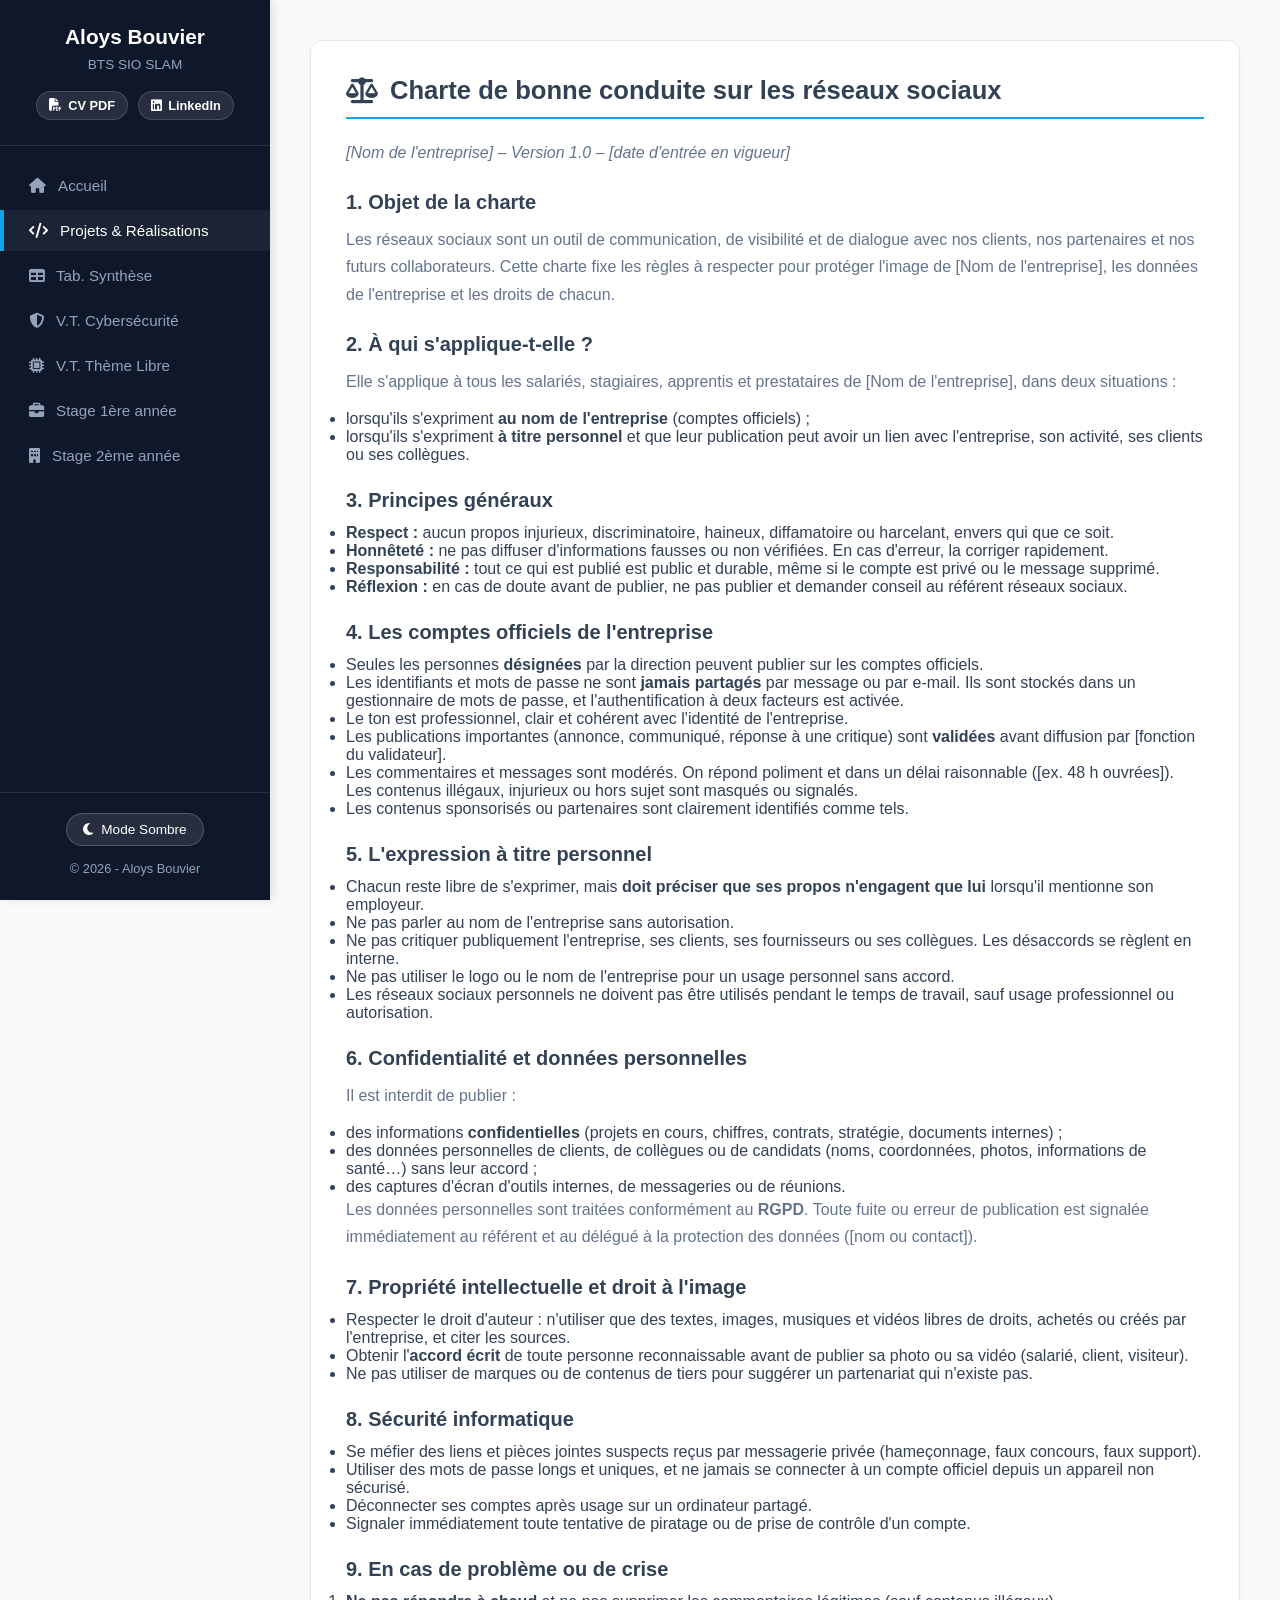
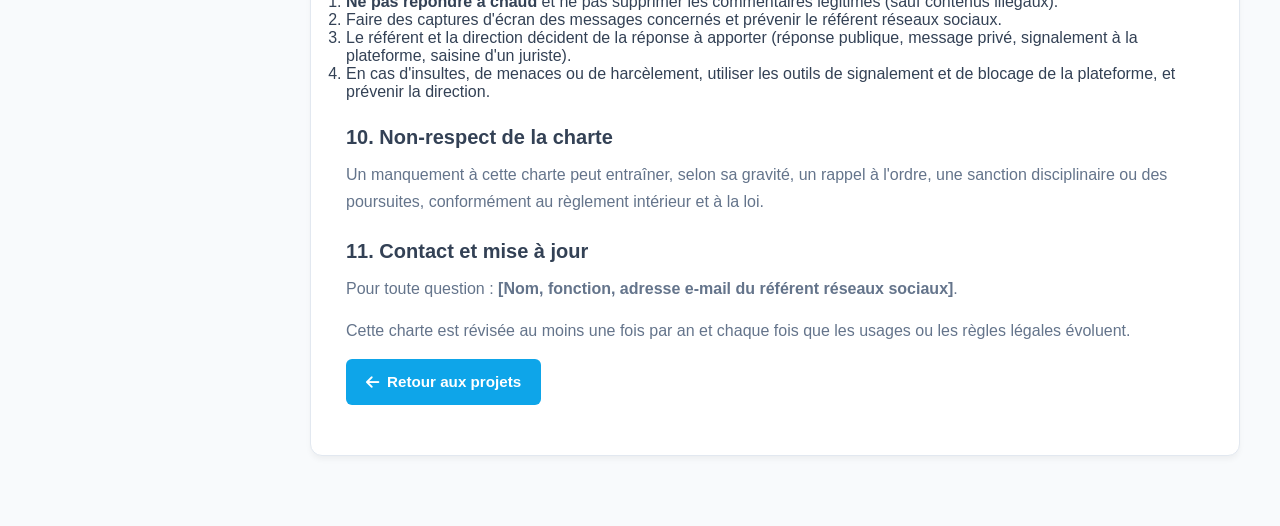
==== charte-reseaux-sociaux.html @ bee77ee6 "Add files via upload" ====
<!DOCTYPE html>
<html lang="fr" data-theme="light">
<head>
<meta charset="UTF-8">
<meta name="viewport" content="width=device-width, initial-scale=1.0">
<title>Charte réseaux sociaux - Aloys Bouvier | BTS SIO SLAM</title>
<meta name="description" content="Charte de bonne conduite sur les réseaux sociaux d'une entreprise, réalisée par Aloys Bouvier, BTS SIO SLAM.">
<link rel="icon" href="data:image/svg+xml,%3Csvg xmlns='http://www.w3.org/2000/svg' viewBox='0 0 100 100'%3E%3Ctext y='.9em' font-size='90'%3E%F0%9F%92%BB%3C/text%3E%3C/svg%3E">
<link rel="stylesheet" href="https://cdnjs.cloudflare.com/ajax/libs/font-awesome/6.4.0/css/all.min.css">
<link rel="stylesheet" href="style.css">
<script src="script.js"></script>
</head>
<body>
<aside>
<div>
<div class="sidebar-header">
<h2>Aloys Bouvier</h2>
<p>BTS SIO SLAM</p>
<div class="sidebar-quick-links">
<a href="CV_Aloys_Bouvier.pdf" target="_blank" rel="noopener" class="sidebar-quick-btn" title="Télécharger le CV">
<i class="fa-solid fa-file-pdf" aria-hidden="true"></i> CV PDF
</a>
<a href="https://www.linkedin.com/in/aloys-bouvier" target="_blank" rel="noopener" class="sidebar-quick-btn linkedin-btn" title="Profil LinkedIn">
<i class="fa-brands fa-linkedin" aria-hidden="true"></i> LinkedIn
</a>
</div>
</div>
<button class="menu-toggle" id="menuToggle" aria-expanded="false" aria-controls="sidebarMenu">
<i class="fa-solid fa-bars" aria-hidden="true"></i> Menu
</button>
<ul class="sidebar-menu" id="sidebarMenu">
<li><a href="index.html"><i class="fa-solid fa-house" aria-hidden="true"></i> Accueil</a></li>
<li><a href="projets.html" class="active" aria-current="page"><i class="fa-solid fa-code" aria-hidden="true"></i> Projets &amp; Réalisations</a></li>
<li><a href="synthese.html"><i class="fa-solid fa-table" aria-hidden="true"></i> Tab. Synthèse</a></li>
<li><a href="veille-cyber.html"><i class="fa-solid fa-shield-halved" aria-hidden="true"></i> V.T. Cybersécurité</a></li>
<li><a href="veille-libre.html"><i class="fa-solid fa-microchip" aria-hidden="true"></i> V.T. Thème Libre</a></li>
<li><a href="stage1.html"><i class="fa-solid fa-briefcase" aria-hidden="true"></i> Stage 1ère année</a></li>
<li><a href="stage2.html"><i class="fa-solid fa-building" aria-hidden="true"></i> Stage 2ème année</a></li>
</ul>
</div>
<div class="sidebar-footer">
<button class="theme-toggle-btn" id="themeToggleBtn" aria-label="Passer en mode sombre">
<i class="fa-solid fa-moon" id="themeIcon" aria-hidden="true"></i>
<span id="themeText">Mode Sombre</span>
</button>
<p>&copy; 2026 - Aloys Bouvier</p>
</div>
</aside>
<main>
<section>
<h1><i class="fa-solid fa-scale-balanced" aria-hidden="true"></i> Charte de bonne conduite sur les réseaux sociaux</h1>
<p><em>[Nom de l'entreprise] – Version 1.0 – [date d'entrée en vigueur]</em></p>

<h2>1. Objet de la charte</h2>
<p>Les réseaux sociaux sont un outil de communication, de visibilité et de dialogue avec nos clients, nos partenaires et nos futurs collaborateurs. Cette charte fixe les règles à respecter pour protéger l'image de [Nom de l'entreprise], les données de l'entreprise et les droits de chacun.</p>

<h2>2. À qui s'applique-t-elle ?</h2>
<p>Elle s'applique à tous les salariés, stagiaires, apprentis et prestataires de [Nom de l'entreprise], dans deux situations :</p>
<ul>
<li>lorsqu'ils s'expriment <strong>au nom de l'entreprise</strong> (comptes officiels) ;</li>
<li>lorsqu'ils s'expriment <strong>à titre personnel</strong> et que leur publication peut avoir un lien avec l'entreprise, son activité, ses clients ou ses collègues.</li>
</ul>

<h2>3. Principes généraux</h2>
<ul>
<li><strong>Respect :</strong> aucun propos injurieux, discriminatoire, haineux, diffamatoire ou harcelant, envers qui que ce soit.</li>
<li><strong>Honnêteté :</strong> ne pas diffuser d'informations fausses ou non vérifiées. En cas d'erreur, la corriger rapidement.</li>
<li><strong>Responsabilité :</strong> tout ce qui est publié est public et durable, même si le compte est privé ou le message supprimé.</li>
<li><strong>Réflexion :</strong> en cas de doute avant de publier, ne pas publier et demander conseil au référent réseaux sociaux.</li>
</ul>

<h2>4. Les comptes officiels de l'entreprise</h2>
<ul>
<li>Seules les personnes <strong>désignées</strong> par la direction peuvent publier sur les comptes officiels.</li>
<li>Les identifiants et mots de passe ne sont <strong>jamais partagés</strong> par message ou par e-mail. Ils sont stockés dans un gestionnaire de mots de passe, et l'authentification à deux facteurs est activée.</li>
<li>Le ton est professionnel, clair et cohérent avec l'identité de l'entreprise.</li>
<li>Les publications importantes (annonce, communiqué, réponse à une critique) sont <strong>validées</strong> avant diffusion par [fonction du validateur].</li>
<li>Les commentaires et messages sont modérés. On répond poliment et dans un délai raisonnable ([ex. 48 h ouvrées]). Les contenus illégaux, injurieux ou hors sujet sont masqués ou signalés.</li>
<li>Les contenus sponsorisés ou partenaires sont clairement identifiés comme tels.</li>
</ul>

<h2>5. L'expression à titre personnel</h2>
<ul>
<li>Chacun reste libre de s'exprimer, mais <strong>doit préciser que ses propos n'engagent que lui</strong> lorsqu'il mentionne son employeur.</li>
<li>Ne pas parler au nom de l'entreprise sans autorisation.</li>
<li>Ne pas critiquer publiquement l'entreprise, ses clients, ses fournisseurs ou ses collègues. Les désaccords se règlent en interne.</li>
<li>Ne pas utiliser le logo ou le nom de l'entreprise pour un usage personnel sans accord.</li>
<li>Les réseaux sociaux personnels ne doivent pas être utilisés pendant le temps de travail, sauf usage professionnel ou autorisation.</li>
</ul>

<h2>6. Confidentialité et données personnelles</h2>
<p>Il est interdit de publier :</p>
<ul>
<li>des informations <strong>confidentielles</strong> (projets en cours, chiffres, contrats, stratégie, documents internes) ;</li>
<li>des données personnelles de clients, de collègues ou de candidats (noms, coordonnées, photos, informations de santé…) sans leur accord ;</li>
<li>des captures d'écran d'outils internes, de messageries ou de réunions.</li>
</ul>
<p>Les données personnelles sont traitées conformément au <strong>RGPD</strong>. Toute fuite ou erreur de publication est signalée immédiatement au référent et au délégué à la protection des données ([nom ou contact]).</p>

<h2>7. Propriété intellectuelle et droit à l'image</h2>
<ul>
<li>Respecter le droit d'auteur : n'utiliser que des textes, images, musiques et vidéos libres de droits, achetés ou créés par l'entreprise, et citer les sources.</li>
<li>Obtenir l'<strong>accord écrit</strong> de toute personne reconnaissable avant de publier sa photo ou sa vidéo (salarié, client, visiteur).</li>
<li>Ne pas utiliser de marques ou de contenus de tiers pour suggérer un partenariat qui n'existe pas.</li>
</ul>

<h2>8. Sécurité informatique</h2>
<ul>
<li>Se méfier des liens et pièces jointes suspects reçus par messagerie privée (hameçonnage, faux concours, faux support).</li>
<li>Utiliser des mots de passe longs et uniques, et ne jamais se connecter à un compte officiel depuis un appareil non sécurisé.</li>
<li>Déconnecter ses comptes après usage sur un ordinateur partagé.</li>
<li>Signaler immédiatement toute tentative de piratage ou de prise de contrôle d'un compte.</li>
</ul>

<h2>9. En cas de problème ou de crise</h2>
<ol>
<li><strong>Ne pas répondre à chaud</strong> et ne pas supprimer les commentaires légitimes (sauf contenus illégaux).</li>
<li>Faire des captures d'écran des messages concernés et prévenir le référent réseaux sociaux.</li>
<li>Le référent et la direction décident de la réponse à apporter (réponse publique, message privé, signalement à la plateforme, saisine d'un juriste).</li>
<li>En cas d'insultes, de menaces ou de harcèlement, utiliser les outils de signalement et de blocage de la plateforme, et prévenir la direction.</li>
</ol>

<h2>10. Non-respect de la charte</h2>
<p>Un manquement à cette charte peut entraîner, selon sa gravité, un rappel à l'ordre, une sanction disciplinaire ou des poursuites, conformément au règlement intérieur et à la loi.</p>

<h2>11. Contact et mise à jour</h2>
<p>Pour toute question : <strong>[Nom, fonction, adresse e-mail du référent réseaux sociaux]</strong>.</p>
<p>Cette charte est révisée au moins une fois par an et chaque fois que les usages ou les règles légales évoluent.</p>
<p><a href="projets.html" class="btn"><i class="fa-solid fa-arrow-left" aria-hidden="true"></i> Retour aux projets</a></p>
</section>
</main>
</body>
</html>
---- style.css ----
/* ==========================================================
   Portfolio - Aloys Bouvier | BTS SIO SLAM
   Feuille de style partagée par toutes les pages
   ========================================================== */

/* Variables Mode Clair */
:root {
    --bg-color: #f8fafc;
    --sidebar-bg: #0f172a;
    --sidebar-color: #94a3b8;
    --sidebar-hover: #38bdf8;
    --sidebar-active: #0ea5e9;
    --text-color: #334155;
    --text-muted: #64748b;
    --card-bg: #ffffff;
    --primary-color: #0ea5e9;
    --primary-hover: #0284c7;
    --border-color: #e2e8f0;
    --badge-bg: #e0f2fe;
    --badge-color: #0369a1;
}

/* Variables Mode Sombre */
[data-theme="dark"] {
    --bg-color: #0f172a;
    --sidebar-bg: #020617;
    --sidebar-color: #94a3b8;
    --sidebar-hover: #38bdf8;
    --sidebar-active: #38bdf8;
    --text-color: #f1f5f9;
    --text-muted: #cbd5e1;
    --card-bg: #1e293b;
    --primary-color: #38bdf8;
    --primary-hover: #0ea5e9;
    --border-color: #334155;
    --badge-bg: #1e3a8a;
    --badge-color: #93c5fd;
}

* {
    box-sizing: border-box;
    margin: 0;
    padding: 0;
    font-family: 'Segoe UI', Tahoma, Geneva, Verdana, sans-serif;
}

body {
    background-color: var(--bg-color);
    color: var(--text-color);
    display: flex;
    min-height: 100vh;
    transition: background-color 0.3s ease, color 0.3s ease;
}

/* Focus visible pour la navigation au clavier */
a:focus-visible,
button:focus-visible {
    outline: 3px solid var(--sidebar-hover);
    outline-offset: 2px;
}

/* ---------- Barre latérale gauche ---------- */
aside {
    width: 270px;
    background-color: var(--sidebar-bg);
    color: #fff;
    position: fixed;
    top: 0;
    left: 0;
    height: 100vh;
    display: flex;
    flex-direction: column;
    justify-content: space-between;
    box-shadow: 4px 0 10px rgba(0, 0, 0, 0.1);
    z-index: 100;
}

.sidebar-header {
    padding: 25px 15px;
    text-align: center;
    border-bottom: 1px solid rgba(255, 255, 255, 0.1);
}

.sidebar-header h2 {
    font-size: 1.3rem;
    color: #fff;
    margin-bottom: 4px;
}

.sidebar-header p {
    font-size: 0.85rem;
    color: var(--sidebar-color);
    margin-bottom: 15px;
    text-align: center;
}

.sidebar-quick-links {
    display: flex;
    justify-content: center;
    gap: 10px;
}

.sidebar-quick-btn {
    display: inline-flex;
    align-items: center;
    gap: 6px;
    background-color: rgba(255, 255, 255, 0.1);
    color: #fff;
    padding: 6px 12px;
    border-radius: 20px;
    text-decoration: none;
    font-size: 0.8rem;
    font-weight: 600;
    transition: background-color 0.3s ease, transform 0.2s ease;
    border: 1px solid rgba(255, 255, 255, 0.15);
}

.sidebar-quick-btn:hover {
    background-color: var(--primary-color);
    transform: translateY(-2px);
    color: #fff;
}

.sidebar-quick-btn.linkedin-btn:hover {
    background-color: #0a66c2;
}

/* Bouton menu (visible uniquement sur mobile) */
.menu-toggle {
    display: none;
    align-items: center;
    justify-content: center;
    gap: 8px;
    width: calc(100% - 30px);
    margin: 12px 15px 0;
    padding: 10px 16px;
    background-color: rgba(255, 255, 255, 0.1);
    border: 1px solid rgba(255, 255, 255, 0.2);
    color: #fff;
    border-radius: 8px;
    font-size: 0.95rem;
    font-weight: 600;
    cursor: pointer;
    transition: background-color 0.3s ease;
}

.menu-toggle:hover {
    background-color: rgba(255, 255, 255, 0.2);
}

.sidebar-menu {
    list-style: none;
    padding: 15px 0;
    flex-grow: 1;
    overflow-y: auto;
}

.sidebar-menu li {
    margin: 4px 0;
}

.sidebar-menu a {
    display: flex;
    align-items: center;
    gap: 12px;
    padding: 12px 25px;
    color: var(--sidebar-color);
    text-decoration: none;
    font-size: 0.95rem;
    transition: all 0.3s ease;
    border-left: 4px solid transparent;
}

.sidebar-menu a:hover,
.sidebar-menu a.active {
    color: #fff;
    background-color: rgba(255, 255, 255, 0.05);
    border-left-color: var(--sidebar-active);
}

.sidebar-footer {
    padding: 20px;
    text-align: center;
    font-size: 0.8rem;
    color: var(--sidebar-color);
    border-top: 1px solid rgba(255, 255, 255, 0.1);
    display: flex;
    flex-direction: column;
    gap: 12px;
    align-items: center;
}

/* Correction : la règle globale "p" rendait le copyright peu lisible */
.sidebar-footer p {
    color: var(--sidebar-color);
    margin: 0;
    text-align: center;
}

.theme-toggle-btn {
    background-color: rgba(255, 255, 255, 0.1);
    border: 1px solid rgba(255, 255, 255, 0.2);
    color: #fff;
    padding: 8px 16px;
    border-radius: 20px;
    cursor: pointer;
    font-size: 0.85rem;
    display: flex;
    align-items: center;
    gap: 8px;
    transition: all 0.3s ease;
}

.theme-toggle-btn:hover {
    background-color: rgba(255, 255, 255, 0.2);
}

/* ---------- Contenu principal ---------- */
main {
    margin-left: 270px;
    flex-grow: 1;
    padding: 40px;
    max-width: 1100px;
}

section {
    background-color: var(--card-bg);
    padding: 35px;
    margin-bottom: 30px;
    border-radius: 12px;
    box-shadow: 0 4px 6px -1px rgba(0, 0, 0, 0.05);
    border: 1px solid var(--border-color);
    transition: background-color 0.3s ease, border-color 0.3s ease;
}

section h1 {
    font-size: 1.6rem;
    color: var(--text-color);
    margin-bottom: 20px;
    border-bottom: 2px solid var(--primary-color);
    padding-bottom: 12px;
    display: flex;
    align-items: center;
    gap: 12px;
    text-align: left;
}

section h2 {
    font-size: 1.25rem;
    color: var(--text-color);
    margin-top: 25px;
    margin-bottom: 12px;
    text-align: left;
}

p {
    line-height: 1.7;
    margin-bottom: 15px;
    color: var(--text-muted);
    text-align: left;
}

.project-grid {
    display: grid;
    grid-template-columns: repeat(auto-fit, minmax(280px, 1fr));
    gap: 20px;
    margin-top: 20px;
}

.project-card {
    border: 1px solid var(--border-color);
    border-radius: 8px;
    padding: 20px;
    background-color: var(--bg-color);
    transition: transform 0.2s ease, box-shadow 0.2s ease;
}

.project-card:hover {
    transform: translateY(-3px);
    box-shadow: 0 6px 12px rgba(0, 0, 0, 0.1);
}

.project-card h3 {
    color: var(--primary-color);
    margin-bottom: 8px;
    font-size: 1.1rem;
}

.skills-container {
    display: flex;
    flex-wrap: wrap;
    gap: 10px;
    margin-top: 15px;
    justify-content: flex-start;
}

.skill-badge {
    background-color: var(--badge-bg);
    color: var(--badge-color);
    padding: 6px 14px;
    border-radius: 20px;
    font-size: 0.85rem;
    font-weight: 600;
}

.btn-group {
    display: flex;
    gap: 15px;
    flex-wrap: wrap;
    margin-top: 20px;
    justify-content: flex-start;
}

.btn {
    display: inline-flex;
    align-items: center;
    gap: 8px;
    background-color: var(--primary-color);
    color: #ffffff !important;
    padding: 10px 20px;
    border-radius: 6px;
    text-decoration: none;
    font-weight: 600;
    font-size: 0.95rem;
    transition: background 0.2s, transform 0.1s;
    border: none;
    cursor: pointer;
}

.btn:hover {
    background-color: var(--primary-hover);
    transform: translateY(-1px);
}

.btn-linkedin {
    background-color: #0a66c2;
}

.btn-linkedin:hover {
    background-color: #044181;
}

/* ---------- Mobile ---------- */
@media (max-width: 768px) {
    body {
        flex-direction: column;
    }

    aside {
        width: 100%;
        height: auto;
        position: relative;
    }

    .sidebar-header {
        padding: 18px 15px;
    }

    .menu-toggle {
        display: flex;
    }

    /* Menu replié par défaut, déplié via le bouton */
    .sidebar-menu {
        display: none;
        padding: 10px 0;
    }

    aside.menu-open .sidebar-menu {
        display: block;
    }

    /* Pied de barre compact : bouton de thème + copyright sur une ligne */
    .sidebar-footer {
        flex-direction: row;
        justify-content: space-between;
        flex-wrap: wrap;
        padding: 12px 15px;
        margin-top: 12px;
    }

    main {
        margin-left: 0;
        padding: 20px;
    }

    section {
        padding: 22px;
    }
}

/* Respecte la préférence "réduire les animations" du système */
@media (prefers-reduced-motion: reduce) {
    * {
        transition: none !important;
    }
}
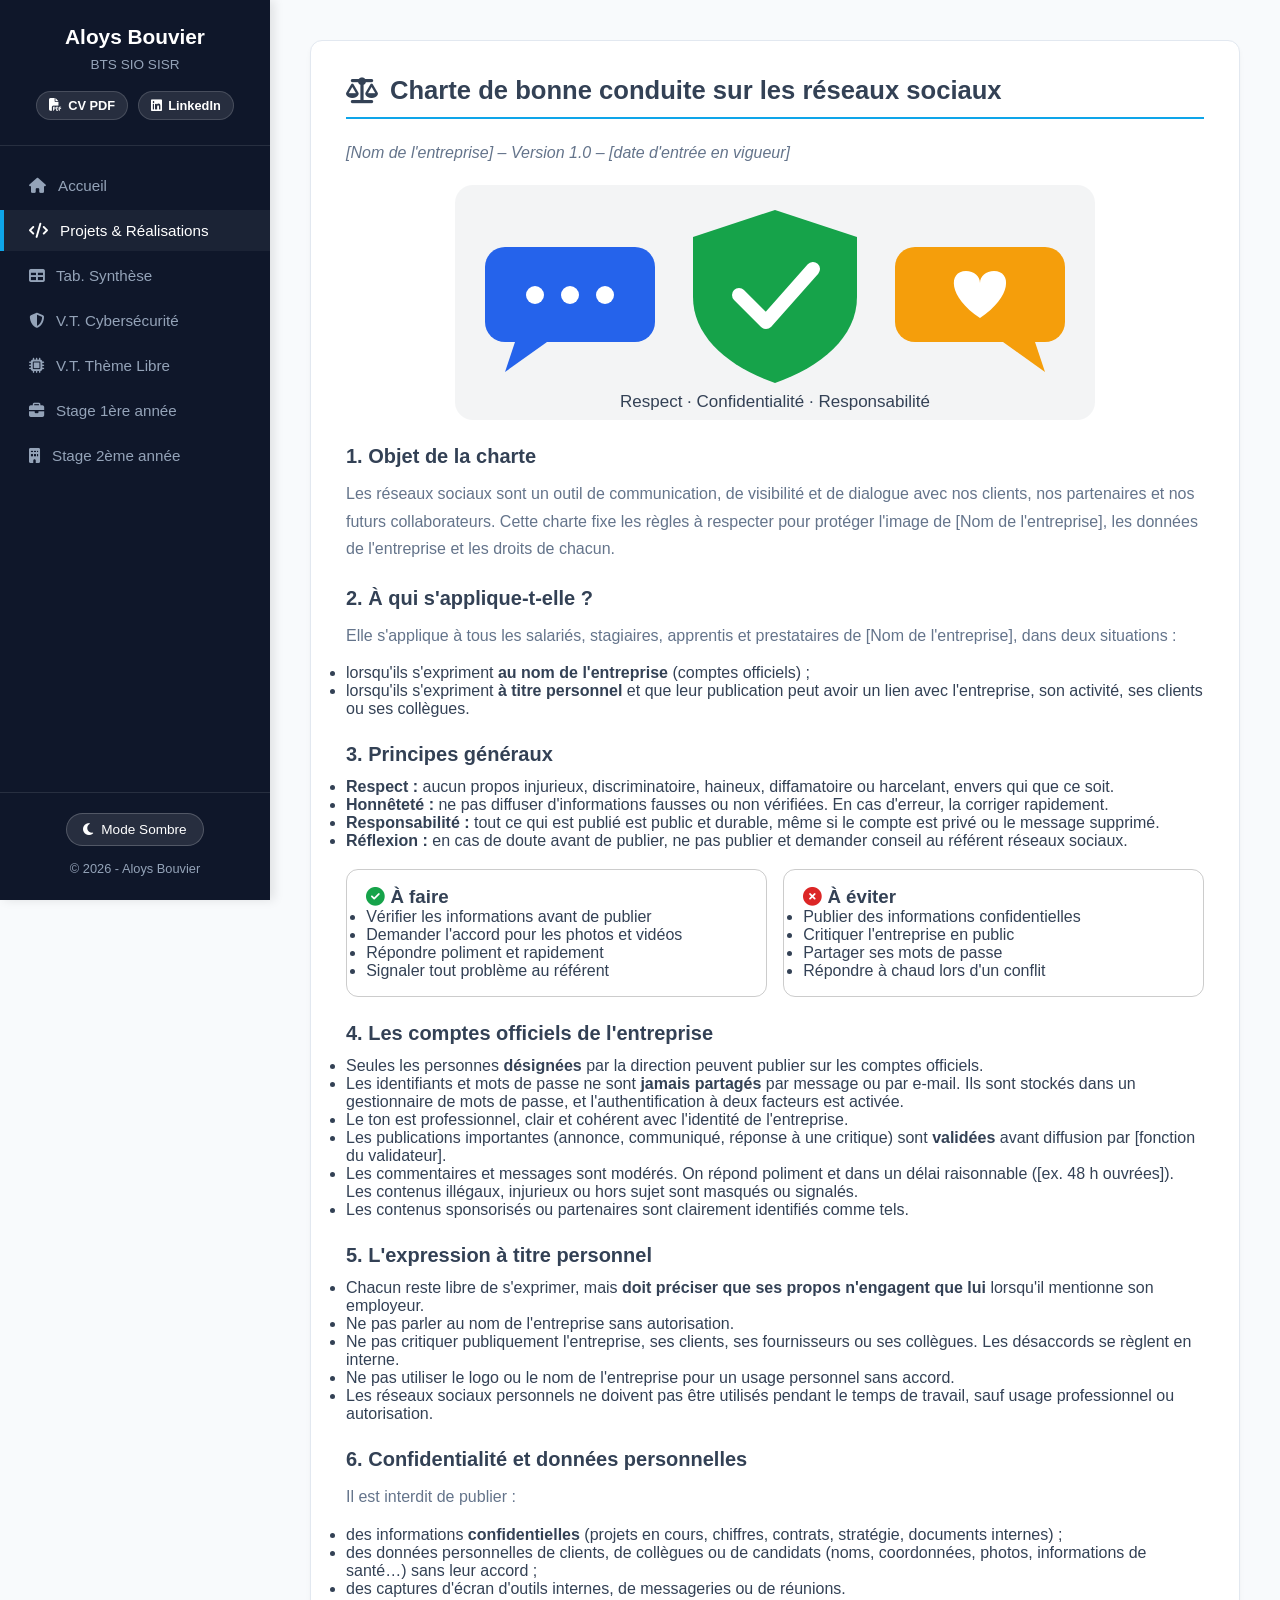
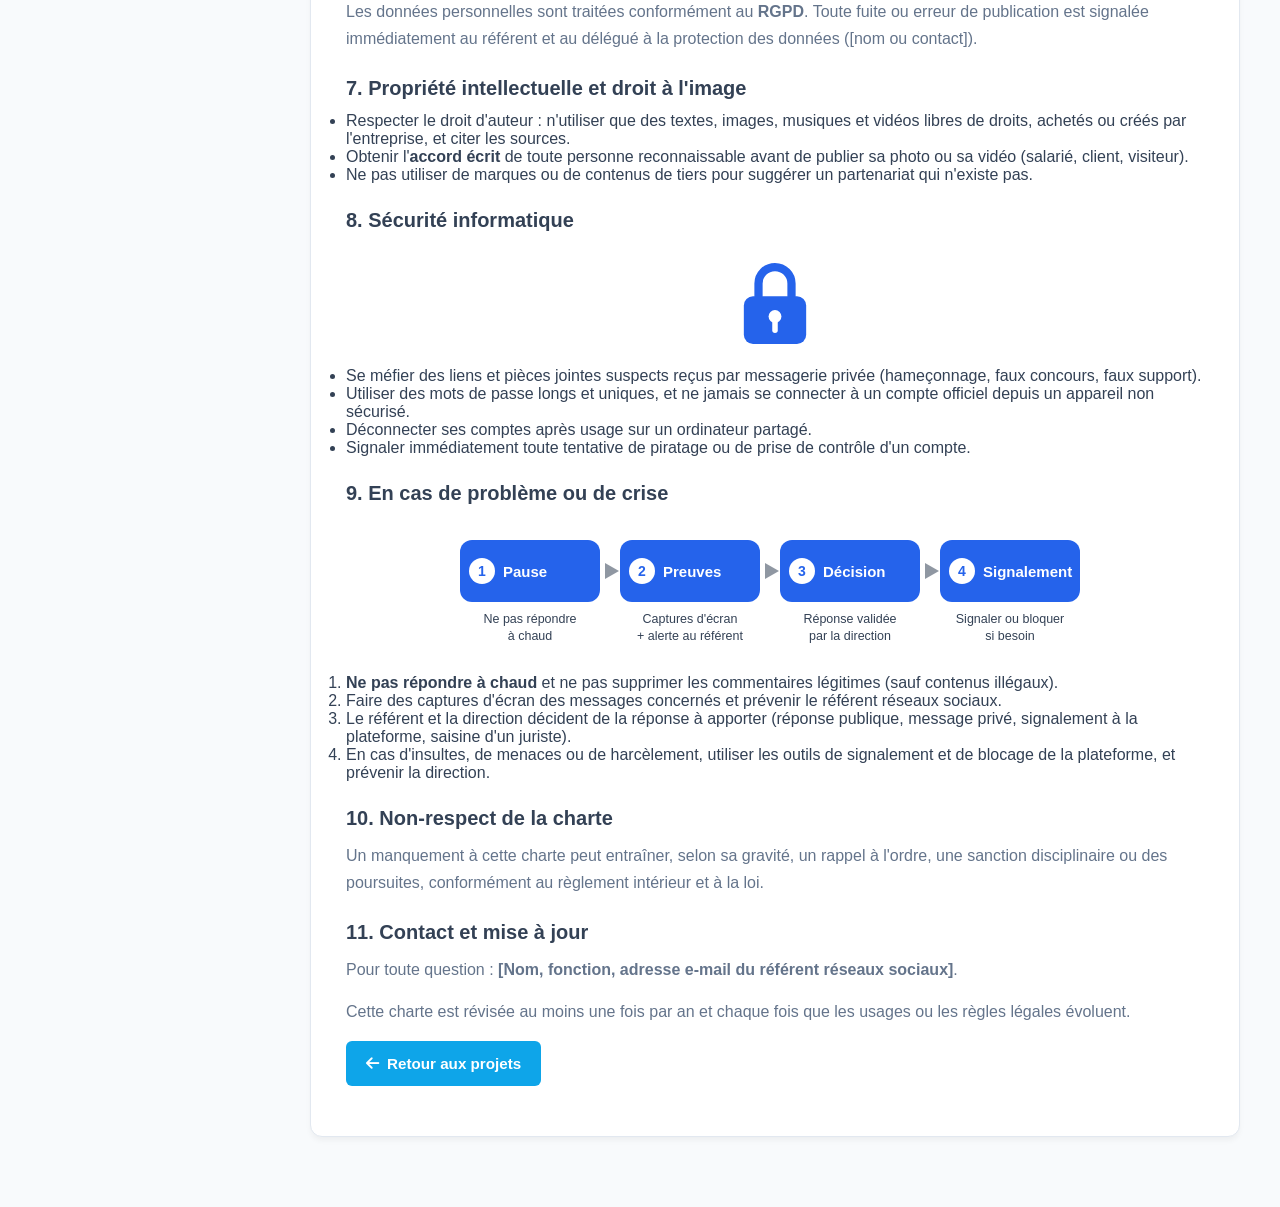
==== commit c18681db: "Add files via upload" ====
--- a/charte-reseaux-sociaux.html
+++ b/charte-reseaux-sociaux.html
@@ -3,8 +3,8 @@
 <head>
 <meta charset="UTF-8">
 <meta name="viewport" content="width=device-width, initial-scale=1.0">
-<title>Charte réseaux sociaux - Aloys Bouvier | BTS SIO SLAM</title>
-<meta name="description" content="Charte de bonne conduite sur les réseaux sociaux d'une entreprise, réalisée par Aloys Bouvier, BTS SIO SLAM.">
+<title>Charte réseaux sociaux - Aloys Bouvier | BTS SIO SISR</title>
+<meta name="description" content="Charte de bonne conduite sur les réseaux sociaux d'une entreprise, réalisée par Aloys Bouvier, BTS SIO SISR.">
 <link rel="icon" href="data:image/svg+xml,%3Csvg xmlns='http://www.w3.org/2000/svg' viewBox='0 0 100 100'%3E%3Ctext y='.9em' font-size='90'%3E%F0%9F%92%BB%3C/text%3E%3C/svg%3E">
 <link rel="stylesheet" href="https://cdnjs.cloudflare.com/ajax/libs/font-awesome/6.4.0/css/all.min.css">
 <link rel="stylesheet" href="style.css">
@@ -15,7 +15,7 @@
 <div>
 <div class="sidebar-header">
 <h2>Aloys Bouvier</h2>
-<p>BTS SIO SLAM</p>
+<p>BTS SIO SISR</p>
 <div class="sidebar-quick-links">
 <a href="CV_Aloys_Bouvier.pdf" target="_blank" rel="noopener" class="sidebar-quick-btn" title="Télécharger le CV">
 <i class="fa-solid fa-file-pdf" aria-hidden="true"></i> CV PDF
@@ -51,6 +51,20 @@
 <h1><i class="fa-solid fa-scale-balanced" aria-hidden="true"></i> Charte de bonne conduite sur les réseaux sociaux</h1>
 <p><em>[Nom de l'entreprise] – Version 1.0 – [date d'entrée en vigueur]</em></p>
 
+<svg style="display:block;margin:1.2rem auto;max-width:100%;height:auto;" width="640" viewBox="0 0 640 235" role="img" aria-label="Illustration : deux bulles de discussion de part et d'autre d'un bouclier validé">
+<rect x="0" y="0" width="640" height="235" rx="18" fill="currentColor" opacity="0.06"/>
+<rect x="30" y="62" width="170" height="95" rx="20" fill="#2563eb"/>
+<polygon points="60,157 50,187 92,157" fill="#2563eb"/>
+<circle cx="80" cy="110" r="9" fill="#fff"/><circle cx="115" cy="110" r="9" fill="#fff"/><circle cx="150" cy="110" r="9" fill="#fff"/>
+<path d="M320 25 L402 52 V112 C402 152 366 182 320 198 C274 182 238 152 238 112 V52 Z" fill="#16a34a"/>
+<path d="M284 110 L311 137 L358 84" stroke="#fff" stroke-width="14" fill="none" stroke-linecap="round" stroke-linejoin="round"/>
+<rect x="440" y="62" width="170" height="95" rx="20" fill="#f59e0b"/>
+<polygon points="580,157 590,187 548,157" fill="#f59e0b"/>
+<path d="M525 133 C493 112 493 86 511 86 C519 86 525 91 525 98 C525 91 531 86 539 86 C557 86 557 112 525 133 Z" fill="#fff"/>
+<text x="320" y="222" text-anchor="middle" font-size="17" fill="currentColor">Respect · Confidentialité · Responsabilité</text>
+</svg>
+
+
 <h2>1. Objet de la charte</h2>
 <p>Les réseaux sociaux sont un outil de communication, de visibilité et de dialogue avec nos clients, nos partenaires et nos futurs collaborateurs. Cette charte fixe les règles à respecter pour protéger l'image de [Nom de l'entreprise], les données de l'entreprise et les droits de chacun.</p>
 
@@ -68,6 +82,27 @@
 <li><strong>Responsabilité :</strong> tout ce qui est publié est public et durable, même si le compte est privé ou le message supprimé.</li>
 <li><strong>Réflexion :</strong> en cas de doute avant de publier, ne pas publier et demander conseil au référent réseaux sociaux.</li>
 </ul>
+
+<div style="display:flex;flex-wrap:wrap;gap:1rem;margin:1.2rem 0;">
+<div style="flex:1 1 260px;border:1px solid rgba(128,128,128,.4);border-radius:12px;padding:1rem 1.2rem;">
+<h3 style="margin-top:0;"><i class="fa-solid fa-circle-check" style="color:#16a34a;" aria-hidden="true"></i> À faire</h3>
+<ul>
+<li>Vérifier les informations avant de publier</li>
+<li>Demander l'accord pour les photos et vidéos</li>
+<li>Répondre poliment et rapidement</li>
+<li>Signaler tout problème au référent</li>
+</ul>
+</div>
+<div style="flex:1 1 260px;border:1px solid rgba(128,128,128,.4);border-radius:12px;padding:1rem 1.2rem;">
+<h3 style="margin-top:0;"><i class="fa-solid fa-circle-xmark" style="color:#dc2626;" aria-hidden="true"></i> À éviter</h3>
+<ul>
+<li>Publier des informations confidentielles</li>
+<li>Critiquer l'entreprise en public</li>
+<li>Partager ses mots de passe</li>
+<li>Répondre à chaud lors d'un conflit</li>
+</ul>
+</div>
+</div>
 
 <h2>4. Les comptes officiels de l'entreprise</h2>
 <ul>
@@ -105,6 +140,12 @@
 </ul>
 
 <h2>8. Sécurité informatique</h2>
+<svg style="display:block;margin:0.8rem auto;" width="110" viewBox="0 0 120 120" role="img" aria-label="Illustration : un cadenas fermé">
+<path d="M42 56 V42 a18 18 0 0 1 36 0 V56" stroke="#2563eb" stroke-width="9" fill="none" stroke-linecap="round"/>
+<rect x="26" y="56" width="68" height="52" rx="10" fill="#2563eb"/>
+<circle cx="60" cy="78" r="7" fill="#fff"/><rect x="57" y="82" width="6" height="14" rx="3" fill="#fff"/>
+</svg>
+
 <ul>
 <li>Se méfier des liens et pièces jointes suspects reçus par messagerie privée (hameçonnage, faux concours, faux support).</li>
 <li>Utiliser des mots de passe longs et uniques, et ne jamais se connecter à un compte officiel depuis un appareil non sécurisé.</li>
@@ -113,6 +154,33 @@
 </ul>
 
 <h2>9. En cas de problème ou de crise</h2>
+<svg style="display:block;margin:1.2rem auto;max-width:100%;height:auto;" width="640" viewBox="0 0 640 130" role="img" aria-label="Schéma : les quatre étapes en cas de crise, pause, preuves, décision, signalement">
+<rect x="5" y="15" width="140" height="62" rx="12" fill="#2563eb"/>
+<circle cx="27" cy="46" r="13" fill="#fff"/><text x="27" y="51" text-anchor="middle" font-size="14" font-weight="700" fill="#2563eb">1</text>
+<text x="48" y="52" font-size="15" font-weight="700" fill="#fff">Pause</text>
+<text x="75" y="98" text-anchor="middle" font-size="12.5" fill="currentColor">Ne pas répondre</text>
+<text x="75" y="115" text-anchor="middle" font-size="12.5" fill="currentColor">à chaud</text>
+<polygon points="150,38 164,46 150,54" fill="currentColor" opacity="0.55"/>
+<rect x="165" y="15" width="140" height="62" rx="12" fill="#2563eb"/>
+<circle cx="187" cy="46" r="13" fill="#fff"/><text x="187" y="51" text-anchor="middle" font-size="14" font-weight="700" fill="#2563eb">2</text>
+<text x="208" y="52" font-size="15" font-weight="700" fill="#fff">Preuves</text>
+<text x="235" y="98" text-anchor="middle" font-size="12.5" fill="currentColor">Captures d'écran</text>
+<text x="235" y="115" text-anchor="middle" font-size="12.5" fill="currentColor">+ alerte au référent</text>
+<polygon points="310,38 324,46 310,54" fill="currentColor" opacity="0.55"/>
+<rect x="325" y="15" width="140" height="62" rx="12" fill="#2563eb"/>
+<circle cx="347" cy="46" r="13" fill="#fff"/><text x="347" y="51" text-anchor="middle" font-size="14" font-weight="700" fill="#2563eb">3</text>
+<text x="368" y="52" font-size="15" font-weight="700" fill="#fff">Décision</text>
+<text x="395" y="98" text-anchor="middle" font-size="12.5" fill="currentColor">Réponse validée</text>
+<text x="395" y="115" text-anchor="middle" font-size="12.5" fill="currentColor">par la direction</text>
+<polygon points="470,38 484,46 470,54" fill="currentColor" opacity="0.55"/>
+<rect x="485" y="15" width="140" height="62" rx="12" fill="#2563eb"/>
+<circle cx="507" cy="46" r="13" fill="#fff"/><text x="507" y="51" text-anchor="middle" font-size="14" font-weight="700" fill="#2563eb">4</text>
+<text x="528" y="52" font-size="15" font-weight="700" fill="#fff">Signalement</text>
+<text x="555" y="98" text-anchor="middle" font-size="12.5" fill="currentColor">Signaler ou bloquer</text>
+<text x="555" y="115" text-anchor="middle" font-size="12.5" fill="currentColor">si besoin</text>
+
+</svg>
+
 <ol>
 <li><strong>Ne pas répondre à chaud</strong> et ne pas supprimer les commentaires légitimes (sauf contenus illégaux).</li>
 <li>Faire des captures d'écran des messages concernés et prévenir le référent réseaux sociaux.</li>
